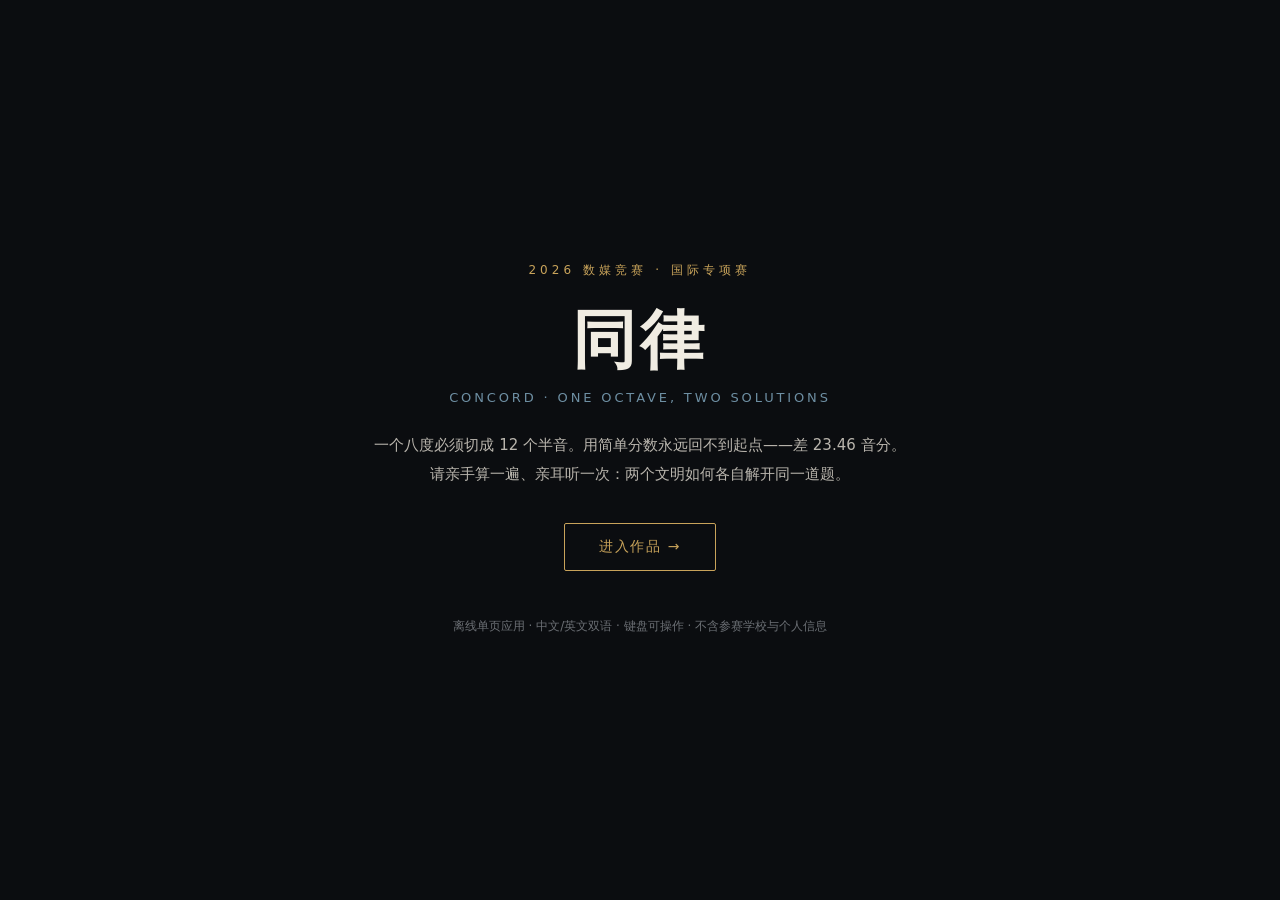
==== index.html @ b0410719 "publish: concord interactive lab (offline, zero-dependency)" ====
<!doctype html>
<html lang="zh-CN"><head><meta charset="utf-8"><meta name="viewport" content="width=device-width,initial-scale=1">
<title>同律 CONCORD · 进入作品</title>
<meta name="description" content="《同律》CONCORD —— 一个八度的两种解法·十二平均律的东西方之路。可听化律学交互实验室。">
<style>
*{box-sizing:border-box}
html,body{margin:0;height:100%;background:#0b0d10;color:#f0ece2}
body{font-family:"Microsoft YaHei","PingFang SC",system-ui,sans-serif;display:flex;align-items:center;justify-content:center}
.wrap{max-width:760px;padding:40px 28px;text-align:center}
.k{font-size:12px;letter-spacing:.34em;color:#c8a35a;text-transform:uppercase}
h1{font-size:clamp(36px,7vw,64px);margin:18px 0 6px;letter-spacing:.06em;font-weight:600}
.en{color:#6e8fa3;letter-spacing:.22em;font-size:13px}
p{color:#b9b5ad;line-height:1.95;font-size:15px;margin:26px auto 0;max-width:560px}
a.go{display:inline-block;margin-top:34px;padding:14px 34px;border:1px solid #c8a35a;color:#c8a35a;text-decoration:none;letter-spacing:.12em;font-size:14px;border-radius:2px}
a.go:hover{background:#c8a35a;color:#0b0d10}
.foot{margin-top:44px;font-size:12px;color:#6b6f74;line-height:1.9}
</style></head><body><div class="wrap">
<div class="k">2026 数媒竞赛 · 国际专项赛</div>
<h1>同律</h1>
<div class="en">CONCORD · ONE OCTAVE, TWO SOLUTIONS</div>
<p>一个八度必须切成 12 个半音。用简单分数永远回不到起点——差 23.46 音分。<br>请亲手算一遍、亲耳听一次：两个文明如何各自解开同一道题。</p>
<a class="go" href="./app/">进入作品 →</a>
<div class="foot">离线单页应用 · 中文/英文双语 · 键盘可操作 · 不含参赛学校与个人信息</div>
</div></body></html>
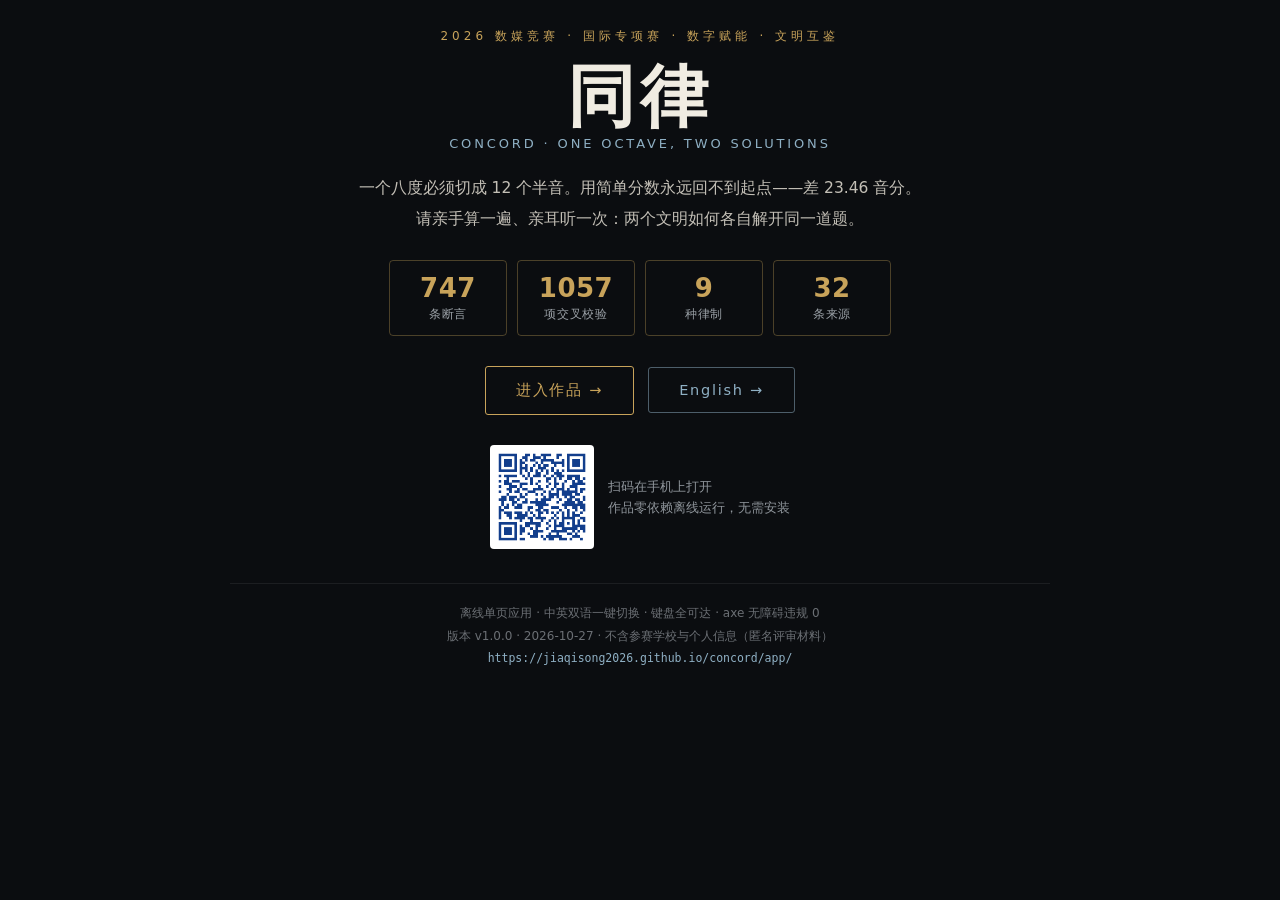
==== commit 712425ef: "publish: concord interactive lab (offline, zero-dependency)" ====
--- a/index.html
+++ b/index.html
@@ -1,24 +1,54 @@
 <!doctype html>
 <html lang="zh-CN"><head><meta charset="utf-8"><meta name="viewport" content="width=device-width,initial-scale=1">
-<title>同律 CONCORD · 进入作品</title>
-<meta name="description" content="《同律》CONCORD —— 一个八度的两种解法·十二平均律的东西方之路。可听化律学交互实验室。">
+<title>同律 CONCORD · 一个八度的两种解法</title>
+<meta name="description" content="《同律》CONCORD —— 一个八度的两种解法·十二平均律的东西方之路。可听化律学交互实验室：747 条断言、1057 项交叉校验、9 种律制。">
+<meta name="theme-color" content="#0b0d10">
 <style>
 *{box-sizing:border-box}
-html,body{margin:0;height:100%;background:#0b0d10;color:#f0ece2}
-body{font-family:"Microsoft YaHei","PingFang SC",system-ui,sans-serif;display:flex;align-items:center;justify-content:center}
-.wrap{max-width:760px;padding:40px 28px;text-align:center}
-.k{font-size:12px;letter-spacing:.34em;color:#c8a35a;text-transform:uppercase}
-h1{font-size:clamp(36px,7vw,64px);margin:18px 0 6px;letter-spacing:.06em;font-weight:600}
-.en{color:#6e8fa3;letter-spacing:.22em;font-size:13px}
-p{color:#b9b5ad;line-height:1.95;font-size:15px;margin:26px auto 0;max-width:560px}
-a.go{display:inline-block;margin-top:34px;padding:14px 34px;border:1px solid #c8a35a;color:#c8a35a;text-decoration:none;letter-spacing:.12em;font-size:14px;border-radius:2px}
-a.go:hover{background:#c8a35a;color:#0b0d10}
-.foot{margin-top:44px;font-size:12px;color:#6b6f74;line-height:1.9}
+html,body{margin:0;min-height:100%;background:#0b0d10;color:#f0ece2}
+body{font-family:"Microsoft YaHei","PingFang SC","Hiragino Sans GB",system-ui,sans-serif;display:flex;align-items:center;justify-content:center;padding:28px 20px}
+.wrap{max-width:820px;width:100%;text-align:center}
+.k{font-size:12px;letter-spacing:.34em;color:#c8a35a}
+h1{font-size:clamp(38px,7.4vw,68px);margin:16px 0 4px;letter-spacing:.08em;font-weight:600;line-height:1.05}
+.en{color:#8fb0c4;letter-spacing:.22em;font-size:13px}
+p.lead{color:#c3bfb6;line-height:1.95;font-size:15.5px;margin:22px auto 0;max-width:600px}
+.kpis{display:flex;flex-wrap:wrap;gap:10px;justify-content:center;margin:26px 0 0}
+.kpi{min-width:118px;padding:12px 14px;border:1px solid rgba(200,163,90,.34);border-radius:4px}
+.kpi b{display:block;font-size:26px;color:#c8a35a;font-weight:600;letter-spacing:.02em}
+.kpi span{font-size:12px;color:#9aa0a6;letter-spacing:.06em}
+.row{display:flex;flex-wrap:wrap;gap:14px;justify-content:center;align-items:center;margin:30px 0 0}
+a.go,a.en2{display:inline-block;padding:14px 30px;text-decoration:none;letter-spacing:.12em;font-size:14.5px;border-radius:3px;transition:.18s}
+a.go{border:1px solid #c8a35a;color:#c8a35a}
+a.go:hover,a.go:focus-visible{background:#c8a35a;color:#0b0d10;outline:none}
+a.en2{border:1px solid rgba(143,176,196,.5);color:#8fb0c4}
+a.en2:hover,a.en2:focus-visible{background:#8fb0c4;color:#0b0d10;outline:none}
+.qr{margin:30px auto 0;display:flex;align-items:center;justify-content:center;gap:14px}
+.qr img{width:104px;height:104px;background:#fff;padding:6px;border-radius:4px;display:block}
+.qr .tip{text-align:left;font-size:12.5px;color:#8f959b;line-height:1.7}
+.foot{margin-top:34px;font-size:12px;color:#6b6f74;line-height:1.9;border-top:1px solid rgba(255,255,255,.07);padding-top:18px}
+.foot code{color:#8fb0c4;font-size:11.5px}
+@media (max-width:520px){.kpi{min-width:96px}.qr{flex-direction:column}.qr .tip{text-align:center}}
+@media (prefers-reduced-motion:reduce){a.go,a.en2{transition:none}}
 </style></head><body><div class="wrap">
-<div class="k">2026 数媒竞赛 · 国际专项赛</div>
+<div class="k">2026 数媒竞赛 · 国际专项赛 · 数字赋能 · 文明互鉴</div>
 <h1>同律</h1>
 <div class="en">CONCORD · ONE OCTAVE, TWO SOLUTIONS</div>
-<p>一个八度必须切成 12 个半音。用简单分数永远回不到起点——差 23.46 音分。<br>请亲手算一遍、亲耳听一次：两个文明如何各自解开同一道题。</p>
-<a class="go" href="./app/">进入作品 →</a>
-<div class="foot">离线单页应用 · 中文/英文双语 · 键盘可操作 · 不含参赛学校与个人信息</div>
+<p class="lead">一个八度必须切成 12 个半音。用简单分数永远回不到起点——差 23.46 音分。<br>
+请亲手算一遍、亲耳听一次：两个文明如何各自解开同一道题。</p>
+<div class="kpis">
+  <div class="kpi"><b>747</b><span>条断言</span></div>
+  <div class="kpi"><b>1057</b><span>项交叉校验</span></div>
+  <div class="kpi"><b>9</b><span>种律制</span></div>
+  <div class="kpi"><b>32</b><span>条来源</span></div>
+</div>
+<div class="row">
+  <a class="go" href="./app/">进入作品 →</a>
+  <a class="en2" href="./app/?lang=en">English →</a>
+</div>
+<div class="qr"><img src="[data-uri]" alt="作品二维码">
+  <div class="tip">扫码在手机上打开<br>作品零依赖离线运行，无需安装</div>
+</div>
+<div class="foot">离线单页应用 · 中英双语一键切换 · 键盘全可达 · axe 无障碍违规 0<br>
+版本 v1.0.0 · 2026-10-27 · 不含参赛学校与个人信息（匿名评审材料）<br>
+<code>https://jiaqisong2026.github.io/concord/app/</code></div>
 </div></body></html>
